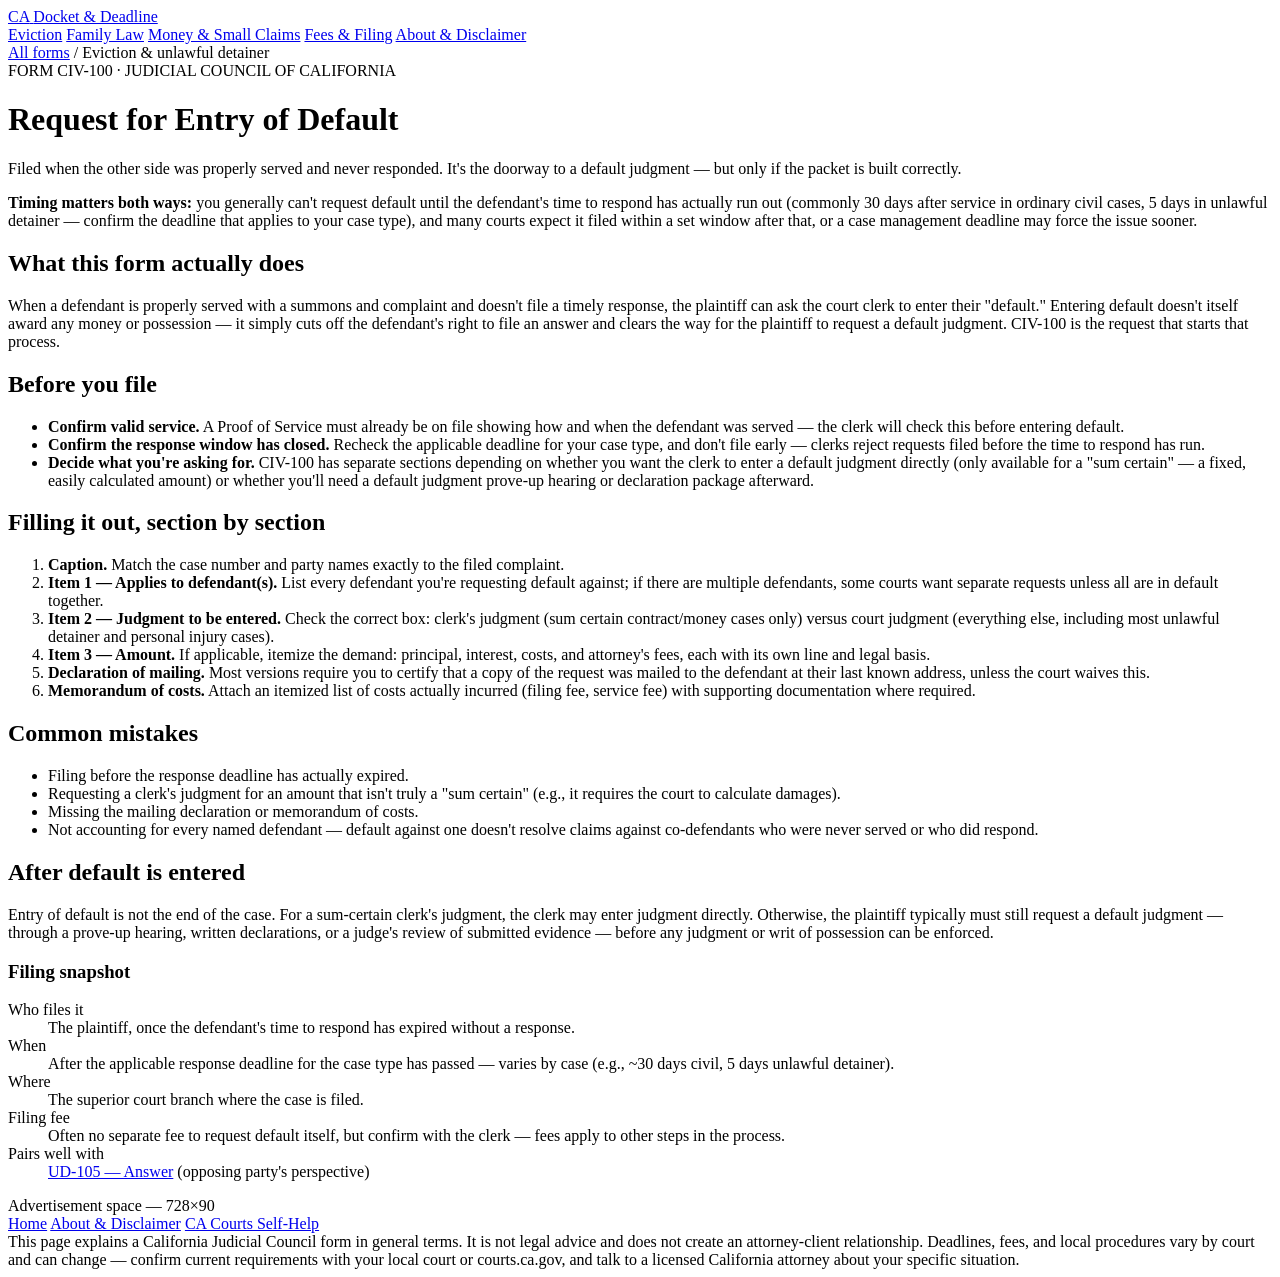
==== civ-100.html @ 5ada1bb2 "Add files via upload Initial site upload" ====
<!DOCTYPE html>
<html lang="en">
<head>
<meta charset="UTF-8">
<meta name="viewport" content="width=device-width, initial-scale=1.0">
<title>CIV-100 Request for Entry of Default: Plain-English Guide | Docket &amp; Deadline</title>
<meta name="description" content="How to file CIV-100 in California when the other side never responded to your complaint — timing, packet requirements, and default judgment next steps.">
<link rel="canonical" href="https://docketanddeadline.com/forms/civ-100.html">
<link rel="preconnect" href="https://fonts.googleapis.com">
<link href="https://fonts.googleapis.com/css2?family=Newsreader:ital,wght@0,500;0,600;1,500&family=Public+Sans:wght@400;500;600;700&family=IBM+Plex+Mono:wght@400;500;600&display=swap" rel="stylesheet">
<link rel="stylesheet" href="../css/style.css">
</head>
<body>

<div class="topbar">
  <div class="wrap">
    <a class="brand" href="../index.html">
      <span class="mark">CA</span>
      <span class="name">Docket &amp; Deadline</span>
    </a>
    <nav class="topnav">
      <a href="../index.html#eviction">Eviction</a>
      <a href="../index.html#family">Family Law</a>
      <a href="../index.html#money">Money &amp; Small Claims</a>
      <a href="../index.html#fees">Fees &amp; Filing</a>
      <a href="../disclaimer.html">About &amp; Disclaimer</a>
    </nav>
  </div>
</div>

<header class="guide-header">
  <div class="wrap">
    <div class="breadcrumb"><a href="../index.html">All forms</a> / Eviction &amp; unlawful detainer</div>
    <div class="stamp">FORM CIV-100 · JUDICIAL COUNCIL OF CALIFORNIA</div>
    <h1>Request for Entry of Default</h1>
    <p class="tagline">Filed when the other side was properly served and never responded. It's the doorway to a default judgment — but only if the packet is built correctly.</p>
  </div>
</header>

<main class="wrap guide-layout">
  <article class="guide-body">

    <div class="callout deadline">
      <strong>Timing matters both ways:</strong> you generally can't request default until the defendant's time to respond has actually run out (commonly 30 days after service in ordinary civil cases, 5 days in unlawful detainer — confirm the deadline that applies to your case type), and many courts expect it filed within a set window after that, or a case management deadline may force the issue sooner.
    </div>

    <h2>What this form actually does</h2>
    <p>When a defendant is properly served with a summons and complaint and doesn't file a timely response, the plaintiff can ask the court clerk to enter their "default." Entering default doesn't itself award any money or possession — it simply cuts off the defendant's right to file an answer and clears the way for the plaintiff to request a default judgment. CIV-100 is the request that starts that process.</p>

    <h2>Before you file</h2>
    <ul>
      <li><strong>Confirm valid service.</strong> A Proof of Service must already be on file showing how and when the defendant was served — the clerk will check this before entering default.</li>
      <li><strong>Confirm the response window has closed.</strong> Recheck the applicable deadline for your case type, and don't file early — clerks reject requests filed before the time to respond has run.</li>
      <li><strong>Decide what you're asking for.</strong> CIV-100 has separate sections depending on whether you want the clerk to enter a default judgment directly (only available for a "sum certain" — a fixed, easily calculated amount) or whether you'll need a default judgment prove-up hearing or declaration package afterward.</li>
    </ul>

    <h2>Filling it out, section by section</h2>
    <ol class="steps">
      <li><strong>Caption.</strong> Match the case number and party names exactly to the filed complaint.</li>
      <li><strong>Item 1 — Applies to defendant(s).</strong> List every defendant you're requesting default against; if there are multiple defendants, some courts want separate requests unless all are in default together.</li>
      <li><strong>Item 2 — Judgment to be entered.</strong> Check the correct box: clerk's judgment (sum certain contract/money cases only) versus court judgment (everything else, including most unlawful detainer and personal injury cases).</li>
      <li><strong>Item 3 — Amount.</strong> If applicable, itemize the demand: principal, interest, costs, and attorney's fees, each with its own line and legal basis.</li>
      <li><strong>Declaration of mailing.</strong> Most versions require you to certify that a copy of the request was mailed to the defendant at their last known address, unless the court waives this.</li>
      <li><strong>Memorandum of costs.</strong> Attach an itemized list of costs actually incurred (filing fee, service fee) with supporting documentation where required.</li>
    </ol>

    <h2>Common mistakes</h2>
    <ul>
      <li>Filing before the response deadline has actually expired.</li>
      <li>Requesting a clerk's judgment for an amount that isn't truly a "sum certain" (e.g., it requires the court to calculate damages).</li>
      <li>Missing the mailing declaration or memorandum of costs.</li>
      <li>Not accounting for every named defendant — default against one doesn't resolve claims against co-defendants who were never served or who did respond.</li>
    </ul>

    <h2>After default is entered</h2>
    <p>Entry of default is not the end of the case. For a sum-certain clerk's judgment, the clerk may enter judgment directly. Otherwise, the plaintiff typically must still request a default judgment — through a prove-up hearing, written declarations, or a judge's review of submitted evidence — before any judgment or writ of possession can be enforced.</p>

  </article>

  <aside class="snapshot">
    <h3>Filing snapshot</h3>
    <dl>
      <dt>Who files it</dt>
      <dd>The plaintiff, once the defendant's time to respond has expired without a response.</dd>

      <dt>When</dt>
      <dd>After the applicable response deadline for the case type has passed — varies by case (e.g., ~30 days civil, 5 days unlawful detainer).</dd>

      <dt>Where</dt>
      <dd>The superior court branch where the case is filed.</dd>

      <dt>Filing fee</dt>
      <dd>Often no separate fee to request default itself, but confirm with the clerk — fees apply to other steps in the process.</dd>

      <dt>Pairs well with</dt>
      <dd><a href="ud-105.html">UD-105 — Answer</a> (opposing party's perspective)</dd>
    </dl>
  </aside>
</main>

<div class="wrap"><div class="ad-slot"><span>Advertisement space — 728×90</span></div></div>

<footer>
  <div class="wrap">
    <div>
      <div class="foot-links">
        <a href="../index.html">Home</a>
        <a href="../disclaimer.html">About &amp; Disclaimer</a>
        <a href="https://selfhelp.courts.ca.gov" target="_blank" rel="noopener">CA Courts Self-Help</a>
      </div>
      <div class="disclaimer-strip">
        This page explains a California Judicial Council form in general terms. It is not legal advice and does not create an attorney-client relationship. Deadlines, fees, and local procedures vary by court and can change — confirm current requirements with your local court or courts.ca.gov, and talk to a licensed California attorney about your specific situation.
      </div>
    </div>
  </div>
</footer>

</body>
</html>
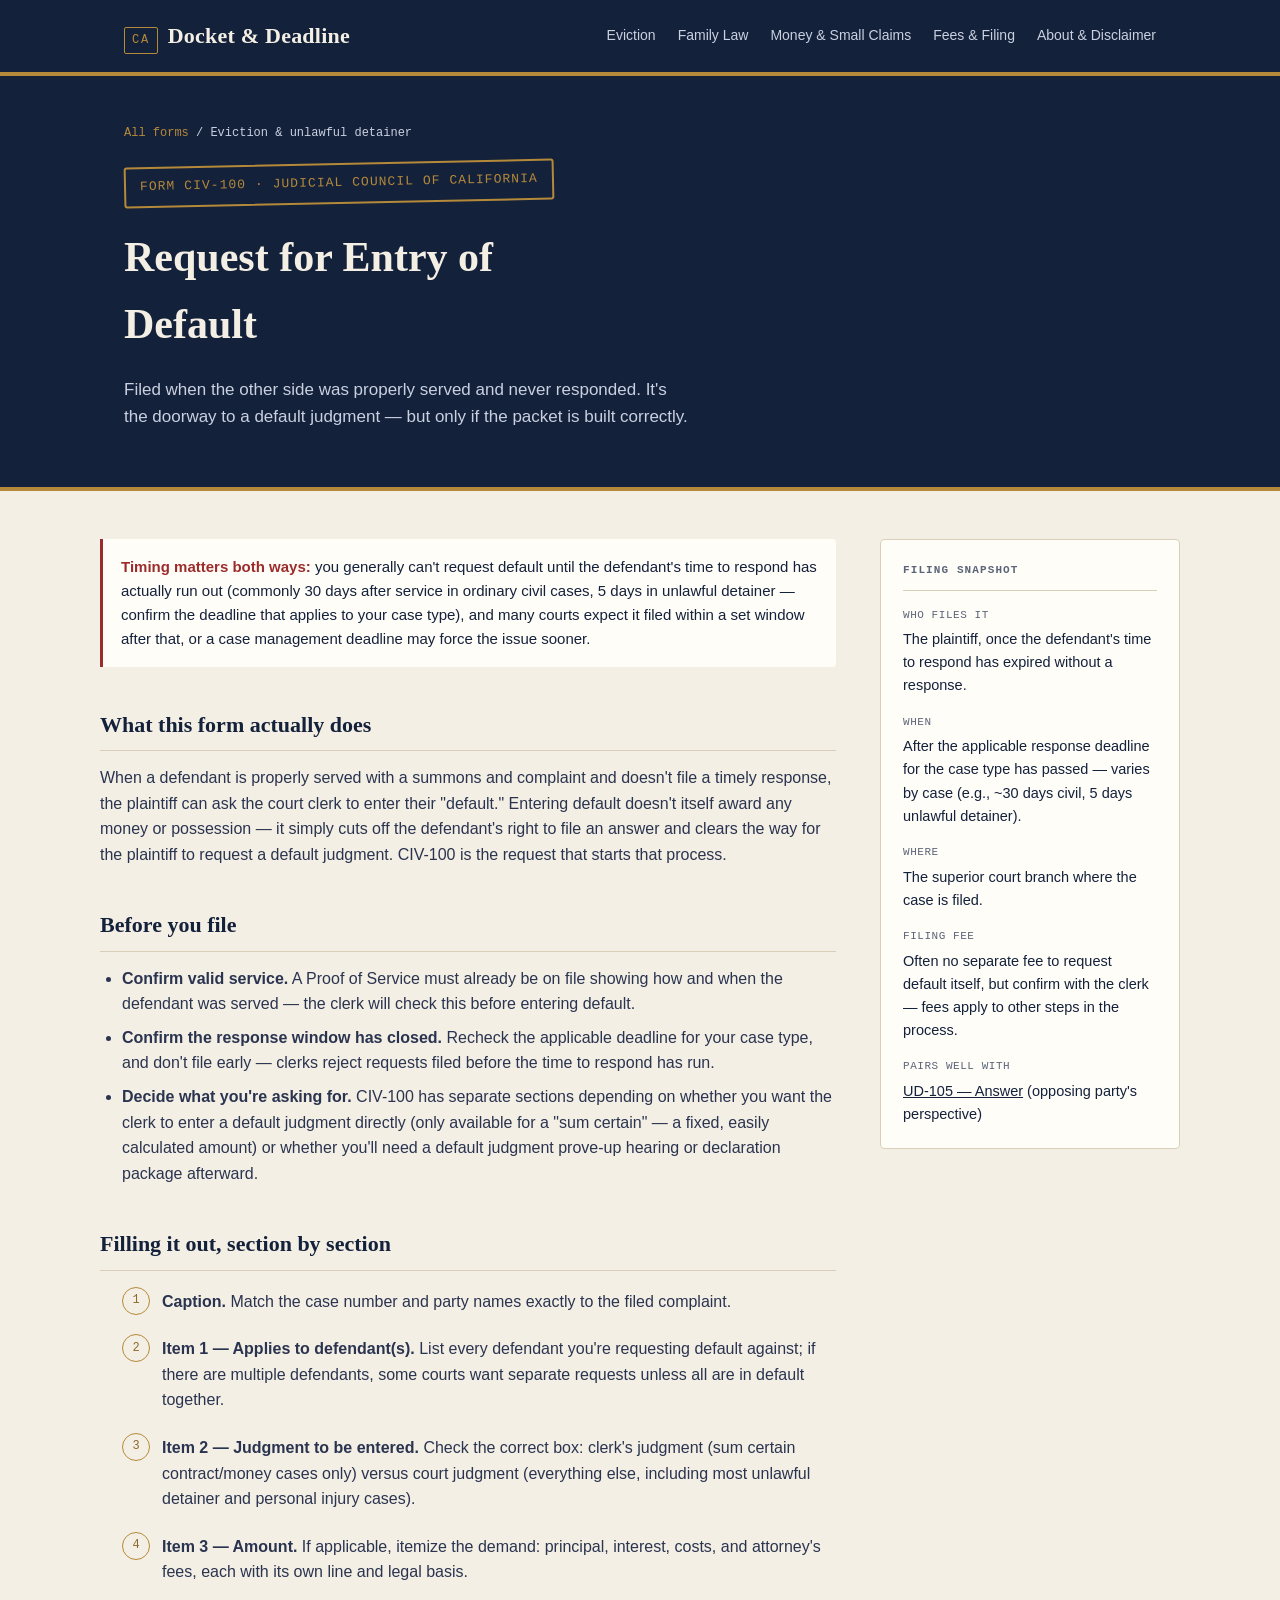
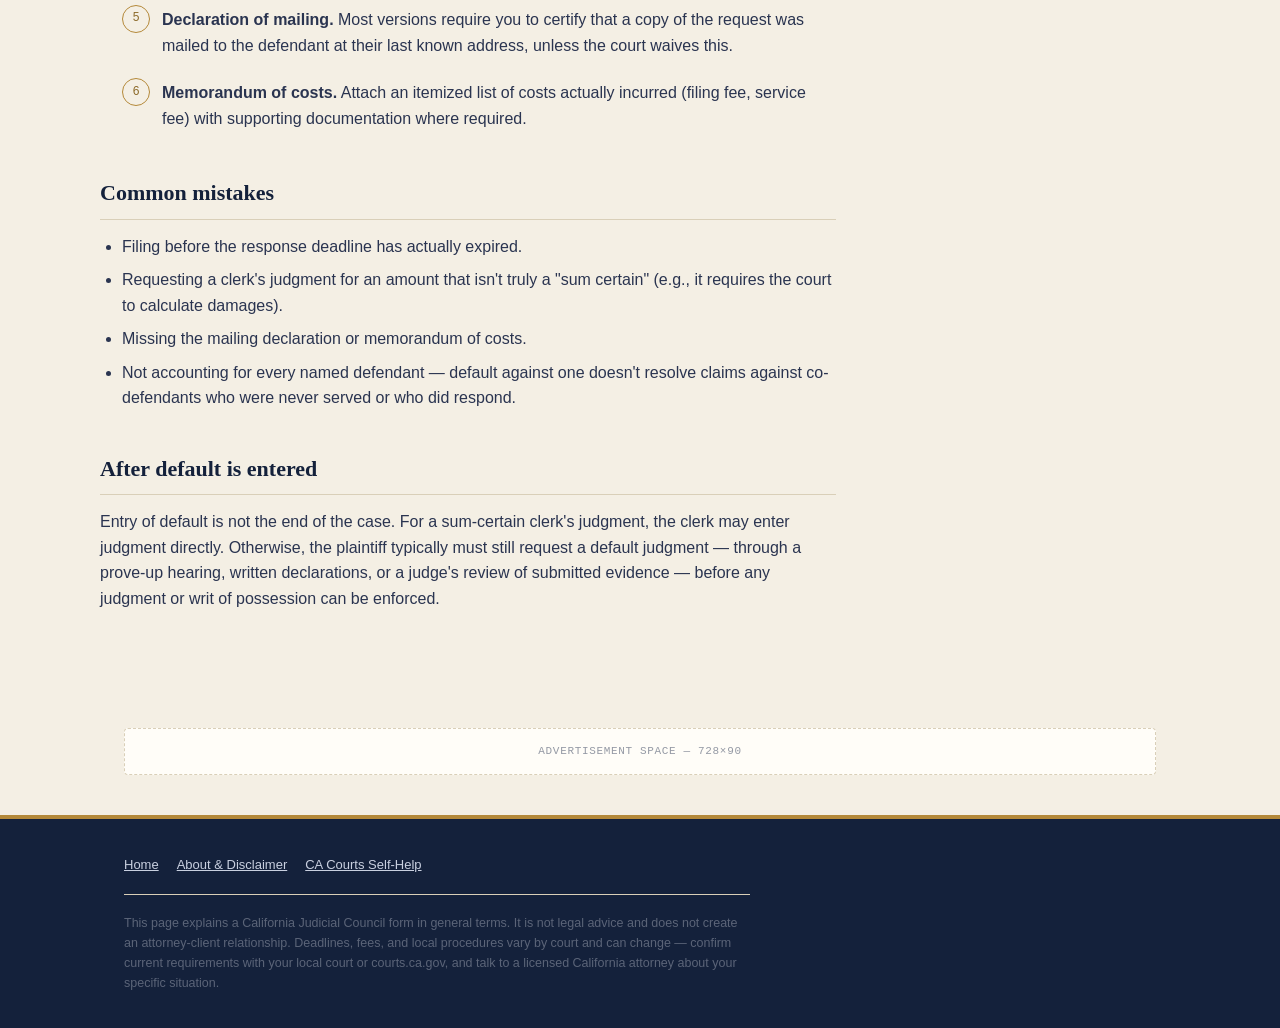
==== commit fdea2d9e: "Add files via upload" ====
--- a/civ-100.html
+++ b/civ-100.html
@@ -5,32 +5,32 @@
 <meta name="viewport" content="width=device-width, initial-scale=1.0">
 <title>CIV-100 Request for Entry of Default: Plain-English Guide | Docket &amp; Deadline</title>
 <meta name="description" content="How to file CIV-100 in California when the other side never responded to your complaint — timing, packet requirements, and default judgment next steps.">
-<link rel="canonical" href="https://docketanddeadline.com/forms/civ-100.html">
+<link rel="canonical" href="https://docketanddeadline.com/civ-100.html">
 <link rel="preconnect" href="https://fonts.googleapis.com">
 <link href="https://fonts.googleapis.com/css2?family=Newsreader:ital,wght@0,500;0,600;1,500&family=Public+Sans:wght@400;500;600;700&family=IBM+Plex+Mono:wght@400;500;600&display=swap" rel="stylesheet">
-<link rel="stylesheet" href="../css/style.css">
+<link rel="stylesheet" href="style.css">
 </head>
 <body>
 
 <div class="topbar">
   <div class="wrap">
-    <a class="brand" href="../index.html">
+    <a class="brand" href="index.html">
       <span class="mark">CA</span>
       <span class="name">Docket &amp; Deadline</span>
     </a>
     <nav class="topnav">
-      <a href="../index.html#eviction">Eviction</a>
-      <a href="../index.html#family">Family Law</a>
-      <a href="../index.html#money">Money &amp; Small Claims</a>
-      <a href="../index.html#fees">Fees &amp; Filing</a>
-      <a href="../disclaimer.html">About &amp; Disclaimer</a>
+      <a href="index.html#eviction">Eviction</a>
+      <a href="index.html#family">Family Law</a>
+      <a href="index.html#money">Money &amp; Small Claims</a>
+      <a href="index.html#fees">Fees &amp; Filing</a>
+      <a href="disclaimer.html">About &amp; Disclaimer</a>
     </nav>
   </div>
 </div>
 
 <header class="guide-header">
   <div class="wrap">
-    <div class="breadcrumb"><a href="../index.html">All forms</a> / Eviction &amp; unlawful detainer</div>
+    <div class="breadcrumb"><a href="index.html">All forms</a> / Eviction &amp; unlawful detainer</div>
     <div class="stamp">FORM CIV-100 · JUDICIAL COUNCIL OF CALIFORNIA</div>
     <h1>Request for Entry of Default</h1>
     <p class="tagline">Filed when the other side was properly served and never responded. It's the doorway to a default judgment — but only if the packet is built correctly.</p>
@@ -104,8 +104,8 @@
   <div class="wrap">
     <div>
       <div class="foot-links">
-        <a href="../index.html">Home</a>
-        <a href="../disclaimer.html">About &amp; Disclaimer</a>
+        <a href="index.html">Home</a>
+        <a href="disclaimer.html">About &amp; Disclaimer</a>
         <a href="https://selfhelp.courts.ca.gov" target="_blank" rel="noopener">CA Courts Self-Help</a>
       </div>
       <div class="disclaimer-strip">
--- a/style.css
+++ b/style.css
@@ -0,0 +1,436 @@
+/* ============================================================
+   Docket & Deadline — plain-English CA court form guides
+   Design tokens
+   ============================================================ */
+:root{
+  --ink:        #14213B;   /* deep courthouse navy — primary bg / headings */
+  --ink-2:      #1F2E52;   /* lighter navy panel */
+  --paper:      #F4EFE4;   /* warm document paper */
+  --paper-2:    #FFFDF8;   /* card surface, near-white */
+  --line:       #D9CFB8;   /* hairline rule on paper */
+  --line-dark:  #3A4A73;   /* hairline rule on navy */
+  --brass:      #B4893A;   /* seal / stamp accent */
+  --brass-dark: #8C6A2A;
+  --stamp:      #9C2B2B;   /* deadline / alert red */
+  --ink-soft:   #5B6478;   /* muted text on paper */
+  --paper-soft: #C9D0E0;   /* muted text on navy */
+
+  --serif: "Newsreader", "Iowan Old Style", Georgia, serif;
+  --sans: "Public Sans", -apple-system, BlinkMacSystemFont, "Segoe UI", sans-serif;
+  --mono: "IBM Plex Mono", ui-monospace, SFMono-Regular, Menlo, monospace;
+}
+
+*{ box-sizing:border-box; }
+html{ scroll-behavior:smooth; }
+body{
+  margin:0;
+  background:var(--paper);
+  color:var(--ink);
+  font-family:var(--sans);
+  font-size:16px;
+  line-height:1.6;
+  -webkit-font-smoothing:antialiased;
+}
+
+a{ color:var(--ink); }
+a:focus-visible, button:focus-visible, input:focus-visible{
+  outline:3px solid var(--brass);
+  outline-offset:2px;
+}
+
+img{ max-width:100%; }
+
+.wrap{
+  max-width:1080px;
+  margin:0 auto;
+  padding:0 24px;
+}
+
+/* ---------- Top bar ---------- */
+.topbar{
+  background:var(--ink);
+  color:var(--paper);
+  border-bottom:4px solid var(--brass);
+}
+.topbar .wrap{
+  display:flex;
+  align-items:center;
+  justify-content:space-between;
+  padding-top:18px;
+  padding-bottom:18px;
+  gap:20px;
+  flex-wrap:wrap;
+}
+.brand{
+  display:flex;
+  align-items:baseline;
+  gap:10px;
+  text-decoration:none;
+  color:var(--paper);
+}
+.brand .mark{
+  font-family:var(--mono);
+  font-size:12px;
+  letter-spacing:.14em;
+  border:1px solid var(--brass);
+  color:var(--brass);
+  padding:3px 7px;
+  border-radius:2px;
+}
+.brand .name{
+  font-family:var(--serif);
+  font-size:22px;
+  font-weight:600;
+  letter-spacing:.01em;
+}
+.topnav{
+  display:flex;
+  gap:22px;
+  font-size:14px;
+}
+.topnav a{
+  color:var(--paper-soft);
+  text-decoration:none;
+  border-bottom:1px solid transparent;
+}
+.topnav a:hover{ color:var(--paper); border-bottom-color:var(--brass); }
+
+/* ---------- Hero ---------- */
+.hero{
+  background:
+    linear-gradient(180deg, var(--ink) 0%, var(--ink-2) 100%);
+  color:var(--paper);
+  padding:64px 0 56px;
+  position:relative;
+  overflow:hidden;
+}
+.hero::before{
+  content:"";
+  position:absolute;
+  inset:0;
+  background-image:
+    repeating-linear-gradient(0deg, rgba(255,255,255,0.035) 0 1px, transparent 1px 28px);
+  pointer-events:none;
+}
+.hero .wrap{ position:relative; }
+.eyebrow{
+  font-family:var(--mono);
+  font-size:12px;
+  letter-spacing:.16em;
+  text-transform:uppercase;
+  color:var(--brass);
+  display:inline-flex;
+  align-items:center;
+  gap:10px;
+  margin-bottom:18px;
+}
+.eyebrow::before{
+  content:"";
+  width:24px; height:1px;
+  background:var(--brass);
+  display:inline-block;
+}
+h1.hero-title{
+  font-family:var(--serif);
+  font-weight:600;
+  font-size:clamp(32px, 5vw, 52px);
+  line-height:1.08;
+  margin:0 0 18px;
+  max-width:14ch;
+}
+.hero-sub{
+  font-size:18px;
+  color:var(--paper-soft);
+  max-width:56ch;
+  margin:0 0 30px;
+}
+.search-box{
+  max-width:520px;
+  display:flex;
+  border:1px solid var(--line-dark);
+  background:var(--ink-2);
+  border-radius:3px;
+  overflow:hidden;
+}
+.search-box input{
+  flex:1;
+  background:transparent;
+  border:0;
+  color:var(--paper);
+  font-family:var(--sans);
+  font-size:15px;
+  padding:14px 16px;
+}
+.search-box input::placeholder{ color:var(--paper-soft); }
+.search-box .search-icon{
+  display:flex;
+  align-items:center;
+  padding:0 16px;
+  color:var(--brass);
+  font-family:var(--mono);
+  font-size:13px;
+}
+
+/* ---------- Section labels ---------- */
+.section{ padding:56px 0; }
+.section-head{
+  display:flex;
+  align-items:baseline;
+  justify-content:space-between;
+  gap:16px;
+  border-bottom:1px solid var(--line);
+  padding-bottom:14px;
+  margin-bottom:28px;
+  flex-wrap:wrap;
+}
+.section-head h2{
+  font-family:var(--serif);
+  font-size:26px;
+  margin:0;
+}
+.section-head .count{
+  font-family:var(--mono);
+  font-size:12px;
+  color:var(--ink-soft);
+  letter-spacing:.06em;
+}
+
+/* ---------- Docket table (form index) ---------- */
+.docket{
+  border:1px solid var(--line);
+  background:var(--paper-2);
+  border-radius:4px;
+  overflow:hidden;
+}
+.docket-row{
+  display:grid;
+  grid-template-columns:110px 1fr auto;
+  gap:18px;
+  align-items:center;
+  padding:18px 22px;
+  border-bottom:1px solid var(--line);
+  text-decoration:none;
+  color:var(--ink);
+  transition:background .15s ease;
+}
+.docket-row:last-child{ border-bottom:none; }
+.docket-row:hover{ background:var(--paper); }
+.docket-row:hover .go{ color:var(--brass-dark); transform:translateX(2px); }
+.form-code{
+  font-family:var(--mono);
+  font-size:14px;
+  font-weight:600;
+  color:var(--brass-dark);
+  border:1px solid var(--brass);
+  border-radius:2px;
+  padding:4px 8px;
+  text-align:center;
+  white-space:nowrap;
+}
+.docket-body .form-name{
+  font-weight:600;
+  font-size:16px;
+  margin-bottom:3px;
+}
+.docket-body .form-desc{
+  font-size:14px;
+  color:var(--ink-soft);
+}
+.form-tags{
+  display:flex;
+  gap:6px;
+  margin-top:8px;
+  flex-wrap:wrap;
+}
+.tag{
+  font-family:var(--mono);
+  font-size:10.5px;
+  letter-spacing:.05em;
+  text-transform:uppercase;
+  color:var(--ink-soft);
+  background:var(--paper);
+  border:1px solid var(--line);
+  padding:2px 7px;
+  border-radius:2px;
+}
+.go{
+  font-family:var(--mono);
+  font-size:13px;
+  color:var(--ink-soft);
+  transition:color .15s ease, transform .15s ease;
+}
+
+/* ---------- Ad slots ---------- */
+.ad-slot{
+  border:1px dashed var(--line);
+  background:var(--paper-2);
+  color:var(--ink-soft);
+  font-family:var(--mono);
+  font-size:11px;
+  letter-spacing:.06em;
+  text-transform:uppercase;
+  text-align:center;
+  padding:14px;
+  border-radius:4px;
+  margin:36px 0;
+}
+.ad-slot span{ opacity:.65; }
+
+/* ---------- Guide page ---------- */
+.guide-header{
+  background:var(--ink);
+  color:var(--paper);
+  padding:48px 0 40px;
+  border-bottom:4px solid var(--brass);
+}
+.stamp{
+  display:inline-flex;
+  align-items:center;
+  gap:12px;
+  border:2px solid var(--brass);
+  color:var(--brass);
+  font-family:var(--mono);
+  padding:8px 14px;
+  border-radius:3px;
+  transform:rotate(-1.2deg);
+  margin-bottom:20px;
+  font-size:13px;
+  letter-spacing:.08em;
+}
+.guide-header h1{
+  font-family:var(--serif);
+  font-size:clamp(28px,4vw,42px);
+  margin:0 0 10px;
+  max-width:22ch;
+}
+.guide-header .tagline{
+  color:var(--paper-soft);
+  font-size:17px;
+  max-width:60ch;
+}
+.breadcrumb{
+  font-family:var(--mono);
+  font-size:12px;
+  color:var(--paper-soft);
+  margin-bottom:20px;
+}
+.breadcrumb a{ color:var(--brass); text-decoration:none; }
+
+.guide-layout{
+  display:grid;
+  grid-template-columns:1fr 300px;
+  gap:44px;
+  padding:48px 0 64px;
+  align-items:start;
+}
+@media (max-width:820px){
+  .guide-layout{ grid-template-columns:1fr; }
+}
+
+.guide-body h2{
+  font-family:var(--serif);
+  font-size:22px;
+  margin:40px 0 14px;
+  padding-bottom:8px;
+  border-bottom:1px solid var(--line);
+}
+.guide-body h2:first-child{ margin-top:0; }
+.guide-body p{ margin:0 0 16px; color:#2A3450; }
+.guide-body ul, .guide-body ol{ margin:0 0 16px; padding-left:22px; color:#2A3450; }
+.guide-body li{ margin-bottom:8px; }
+.callout{
+  background:var(--paper-2);
+  border-left:3px solid var(--brass);
+  padding:16px 18px;
+  border-radius:0 4px 4px 0;
+  margin:0 0 20px;
+  font-size:15px;
+}
+.callout.deadline{ border-left-color:var(--stamp); }
+.callout.deadline strong{ color:var(--stamp); }
+.callout strong{ color:var(--brass-dark); }
+
+.steps{ counter-reset:step; list-style:none; padding:0; margin:0 0 16px; }
+.steps li{
+  counter-increment:step;
+  position:relative;
+  padding:4px 0 4px 40px;
+  margin-bottom:14px;
+}
+.steps li::before{
+  content:counter(step);
+  position:absolute;
+  left:0; top:2px;
+  width:26px; height:26px;
+  border:1px solid var(--brass);
+  color:var(--brass-dark);
+  font-family:var(--mono);
+  font-size:12px;
+  border-radius:50%;
+  display:flex;
+  align-items:center;
+  justify-content:center;
+}
+
+/* Sidebar snapshot card */
+.snapshot{
+  border:1px solid var(--line);
+  background:var(--paper-2);
+  border-radius:4px;
+  padding:22px;
+  position:sticky;
+  top:24px;
+}
+.snapshot h3{
+  font-family:var(--mono);
+  font-size:11px;
+  letter-spacing:.1em;
+  text-transform:uppercase;
+  color:var(--ink-soft);
+  margin:0 0 16px;
+  border-bottom:1px solid var(--line);
+  padding-bottom:10px;
+}
+.snapshot dl{ margin:0; }
+.snapshot dt{
+  font-family:var(--mono);
+  font-size:11px;
+  letter-spacing:.05em;
+  text-transform:uppercase;
+  color:var(--ink-soft);
+  margin-bottom:4px;
+}
+.snapshot dd{
+  margin:0 0 16px;
+  font-size:14.5px;
+}
+.snapshot dd:last-child{ margin-bottom:0; }
+
+/* ---------- Footer ---------- */
+footer{
+  background:var(--ink);
+  color:var(--paper-soft);
+  padding:36px 0;
+  margin-top:40px;
+  border-top:4px solid var(--brass);
+}
+footer .wrap{
+  display:flex;
+  justify-content:space-between;
+  gap:20px;
+  flex-wrap:wrap;
+  font-size:13px;
+}
+footer a{ color:var(--paper-soft); }
+footer .foot-links{ display:flex; gap:18px; }
+.disclaimer-strip{
+  font-size:12.5px;
+  color:var(--ink-soft);
+  border-top:1px solid var(--line);
+  padding-top:18px;
+  margin-top:18px;
+  max-width:90ch;
+}
+
+/* ---------- Utility ---------- */
+.hidden{ display:none !important; }
